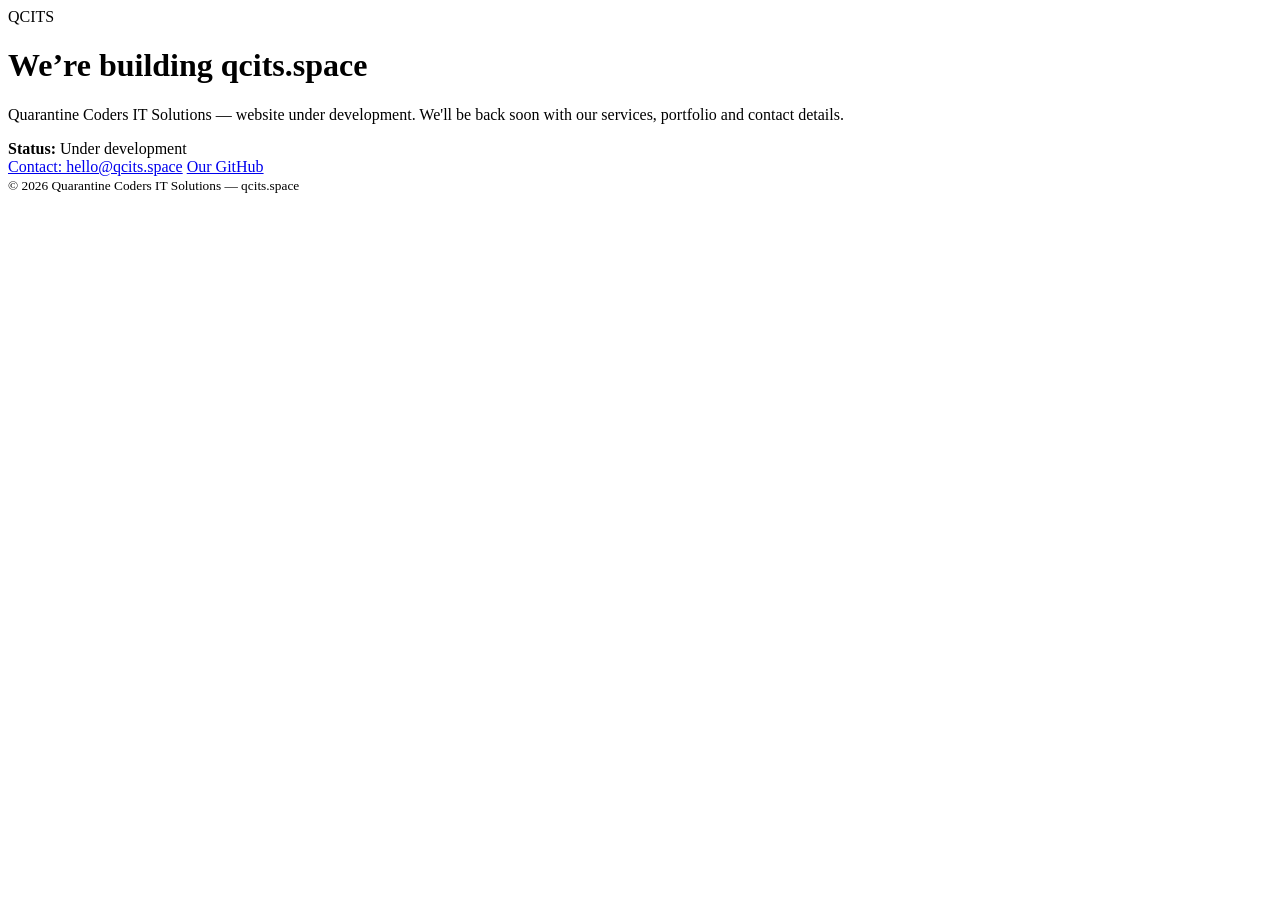
==== index.html @ e6503b79 "Rename INDEX.HTML to index.html" ====
<!doctype html>
<html lang="en">
<head>
  <meta charset="utf-8" />
  <meta name="viewport" content="width=device-width,initial-scale=1" />
  <title>qcits.space — Under Development</title>

  <link rel="icon" href="/favicon.svg" type="image/svg+xml" />
  <link rel="stylesheet" href="/styles.css" />

  <!-- SEO / Social -->
  <meta name="description" content="Quarantine Coders IT Solutions — website coming soon." />
  <meta property="og:title" content="qcits.space — Coming Soon" />
  <meta property="og:description" content="Quarantine Coders IT Solutions — We are building something great. Get in touch: hello@qcits.space" />
  <meta property="og:type" content="website" />
</head>
<body>
  <main class="card">
    <div class="logo">QCITS</div>

    <h1>We’re building qcits.space</h1>
    <p class="lead">Quarantine Coders IT Solutions — website under development. We'll be back soon with our services, portfolio and contact details.</p>

    <div class="status">
      <strong>Status:</strong> Under development
      <span class="dot"></span>
    </div>

    <div class="actions">
      <a class="btn" href="mailto:hello@qcits.space">Contact: hello@qcits.space</a>
      <a class="btn ghost" href="https://github.com/yourusername" target="_blank" rel="noopener">Our GitHub</a>
    </div>

    <footer>
      <small>© <span id="year"></span> Quarantine Coders IT Solutions — qcits.space</small>
    </footer>
  </main>

  <script>
    document.getElementById('year').textContent = new Date().getFullYear();
  </script>
</body>
</html>
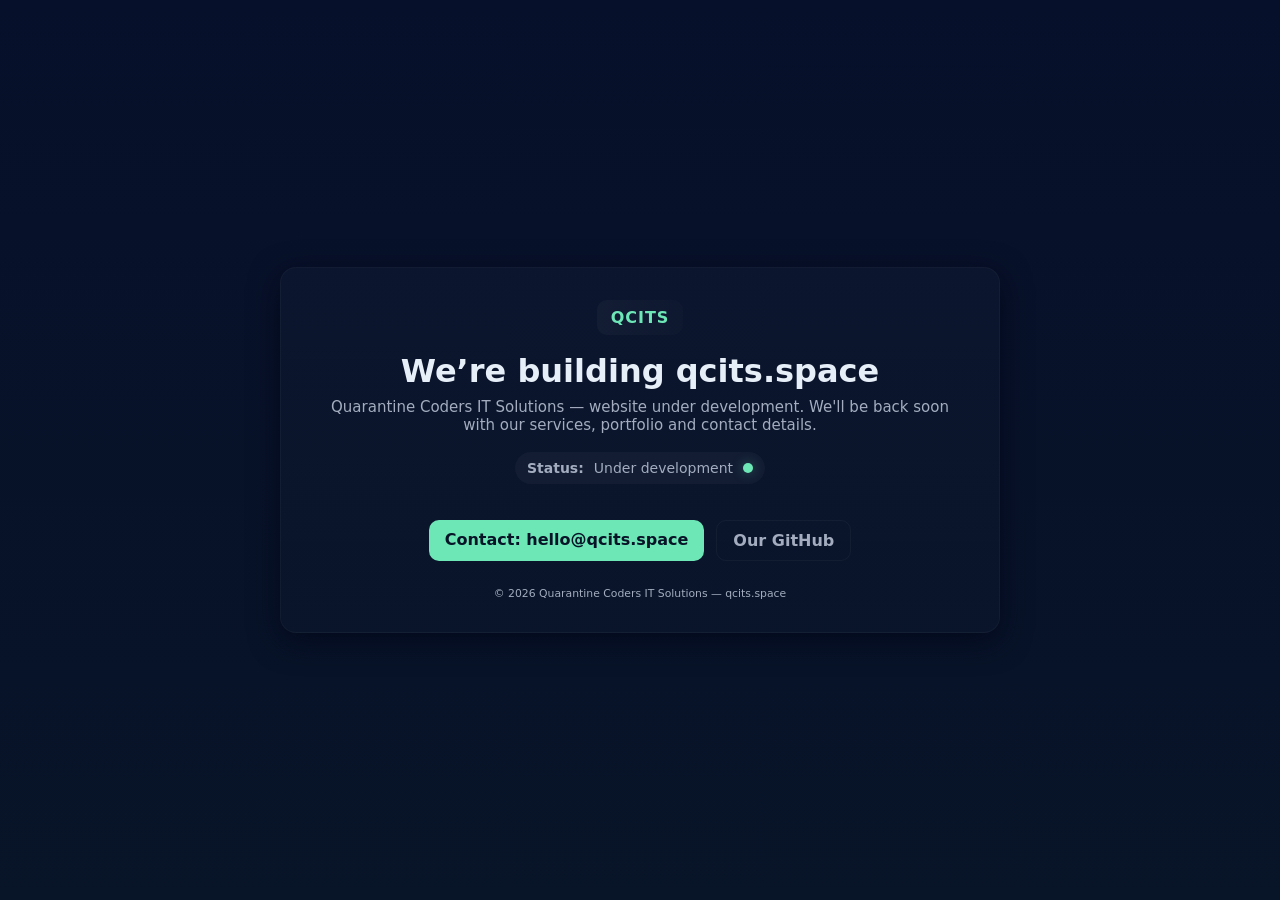
==== commit 892ce5f5: "Update index.html" ====
--- a/index.html
+++ b/index.html
@@ -28,7 +28,7 @@
 
     <div class="actions">
       <a class="btn" href="mailto:hello@qcits.space">Contact: hello@qcits.space</a>
-      <a class="btn ghost" href="https://github.com/yourusername" target="_blank" rel="noopener">Our GitHub</a>
+      <a class="btn ghost" href="https://github.com/QuarantineCoders" target="_blank" rel="noopener">Our GitHub</a>
     </div>
 
     <footer>
--- a/styles.css
+++ b/styles.css
@@ -0,0 +1,110 @@
+:root{
+  --bg:#0f1724;
+  --card:#0b1220;
+  --accent:#6ee7b7;
+  --muted:#a3adbf;
+  --glass: rgba(255,255,255,0.03);
+  --radius:16px;
+  --maxw:720px;
+  --gap:18px;
+  font-family: Inter, ui-sans-serif, system-ui, -apple-system, "Segoe UI", Roboto, "Helvetica Neue", Arial;
+}
+
+*{box-sizing:border-box}
+html,body{height:100%}
+body{
+  margin:0;
+  background:linear-gradient(180deg,#07102a 0%, #081428 100%);
+  color:#e6eef8;
+  display:flex;
+  align-items:center;
+  justify-content:center;
+  padding:24px;
+  -webkit-font-smoothing:antialiased;
+  -moz-osx-font-smoothing:grayscale;
+}
+
+.card{
+  width:100%;
+  max-width:var(--maxw);
+  background:linear-gradient(180deg, rgba(255,255,255,0.02), rgba(255,255,255,0.01));
+  border-radius:var(--radius);
+  padding:32px;
+  box-shadow:0 8px 30px rgba(2,6,23,0.7);
+  text-align:center;
+  border:1px solid rgba(255,255,255,0.03);
+}
+
+.logo{
+  display:inline-block;
+  font-weight:700;
+  color:var(--accent);
+  background:linear-gradient(90deg, rgba(255,255,255,0.03), rgba(255,255,255,0.01));
+  padding:8px 14px;
+  border-radius:10px;
+  margin-bottom:12px;
+  letter-spacing:1px;
+}
+
+h1{
+  margin:8px 0 10px;
+  font-size:clamp(20px,3vw,32px);
+  line-height:1.05;
+}
+
+.lead{
+  color:var(--muted);
+  margin:0 0 18px;
+  font-size:15px;
+}
+
+.status{
+  display:inline-flex;
+  align-items:center;
+  gap:10px;
+  background:var(--glass);
+  padding:8px 12px;
+  border-radius:999px;
+  color:var(--muted);
+  margin-bottom:18px;
+  font-size:14px;
+}
+
+.dot{
+  width:10px;
+  height:10px;
+  background:var(--accent);
+  display:inline-block;
+  border-radius:50%;
+  box-shadow:0 0 12px rgba(110,231,183,0.35);
+}
+
+.actions{
+  display:flex;
+  gap:12px;
+  justify-content:center;
+  margin:18px 0 24px;
+  flex-wrap:wrap;
+}
+
+.btn{
+  display:inline-block;
+  padding:10px 16px;
+  border-radius:10px;
+  text-decoration:none;
+  color:#071428;
+  background:var(--accent);
+  font-weight:600;
+  transition:transform .12s ease;
+}
+
+.btn:hover{ transform: translateY(-3px) }
+
+.btn.ghost{
+  background:transparent;
+  color:var(--muted);
+  border:1px solid rgba(255,255,255,0.04);
+  box-shadow:none;
+}
+
+footer{ color:var(--muted); font-size:13px; margin-top:6px }
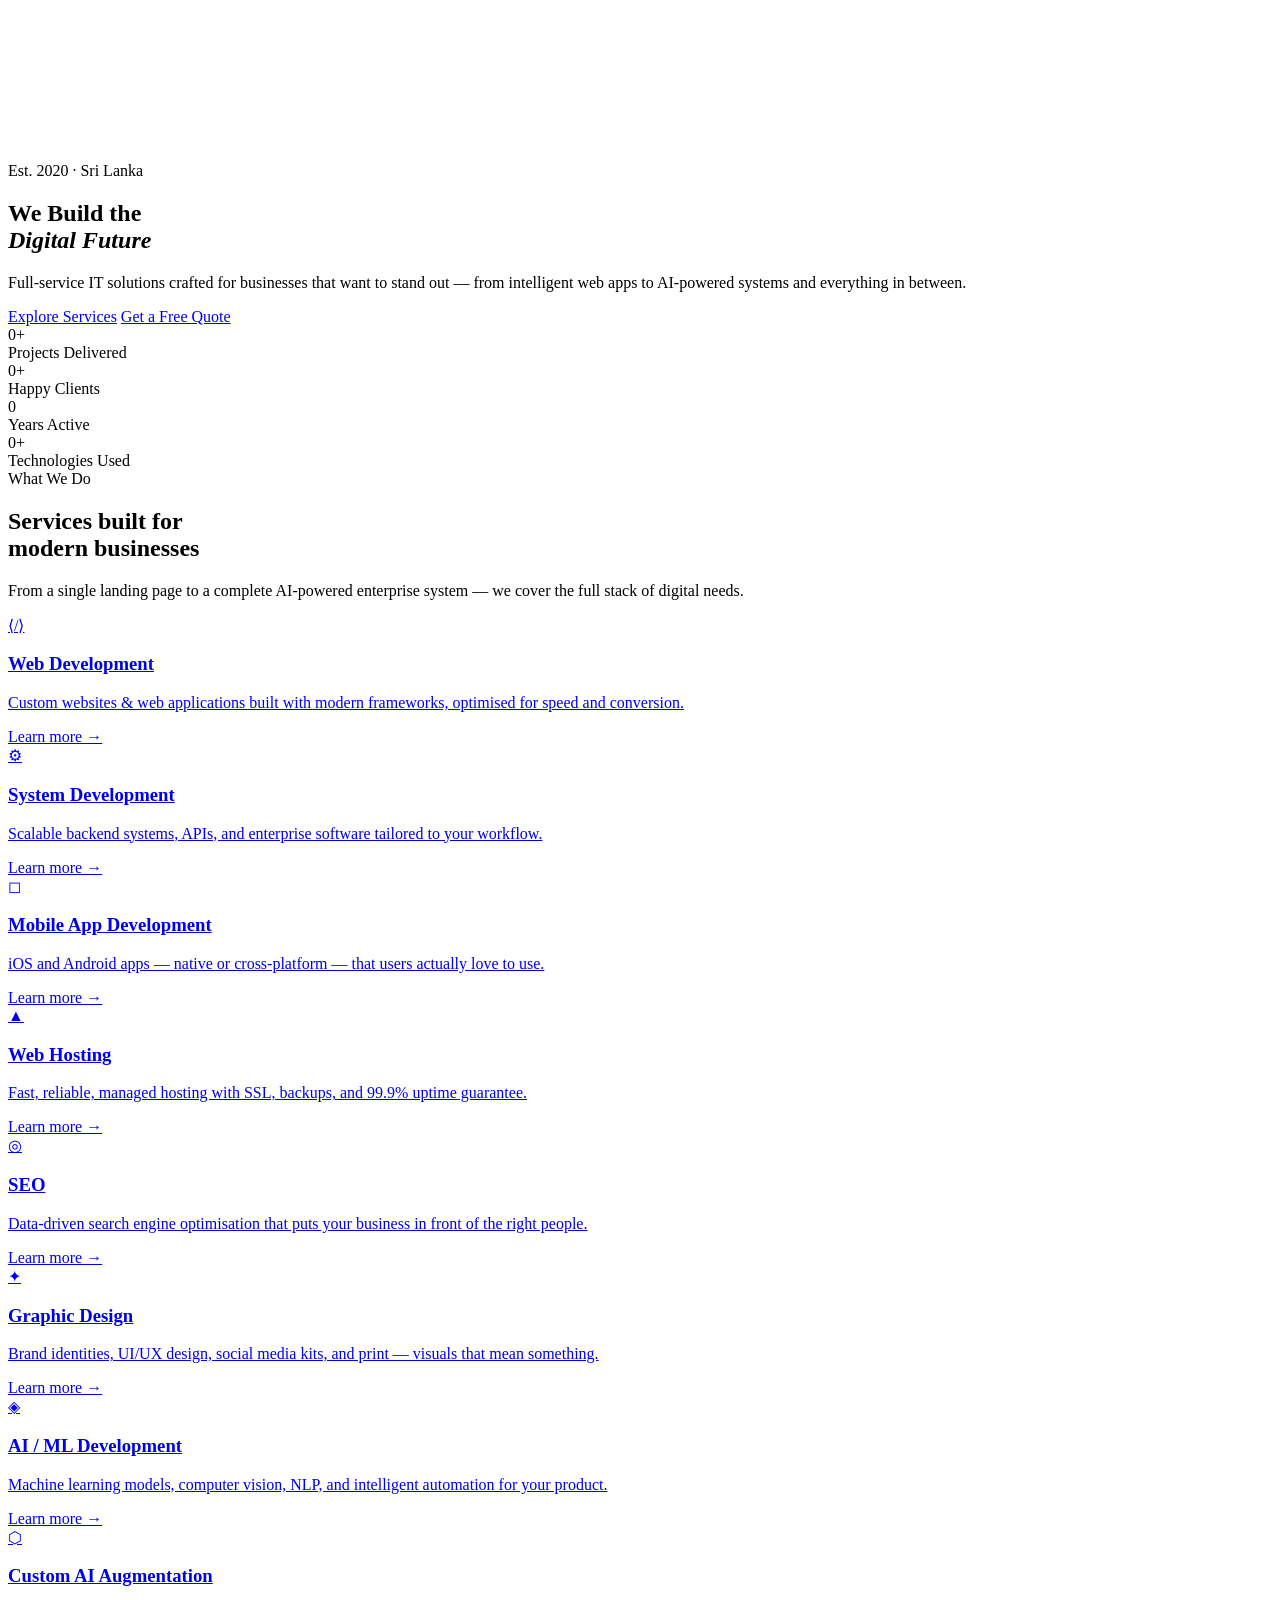
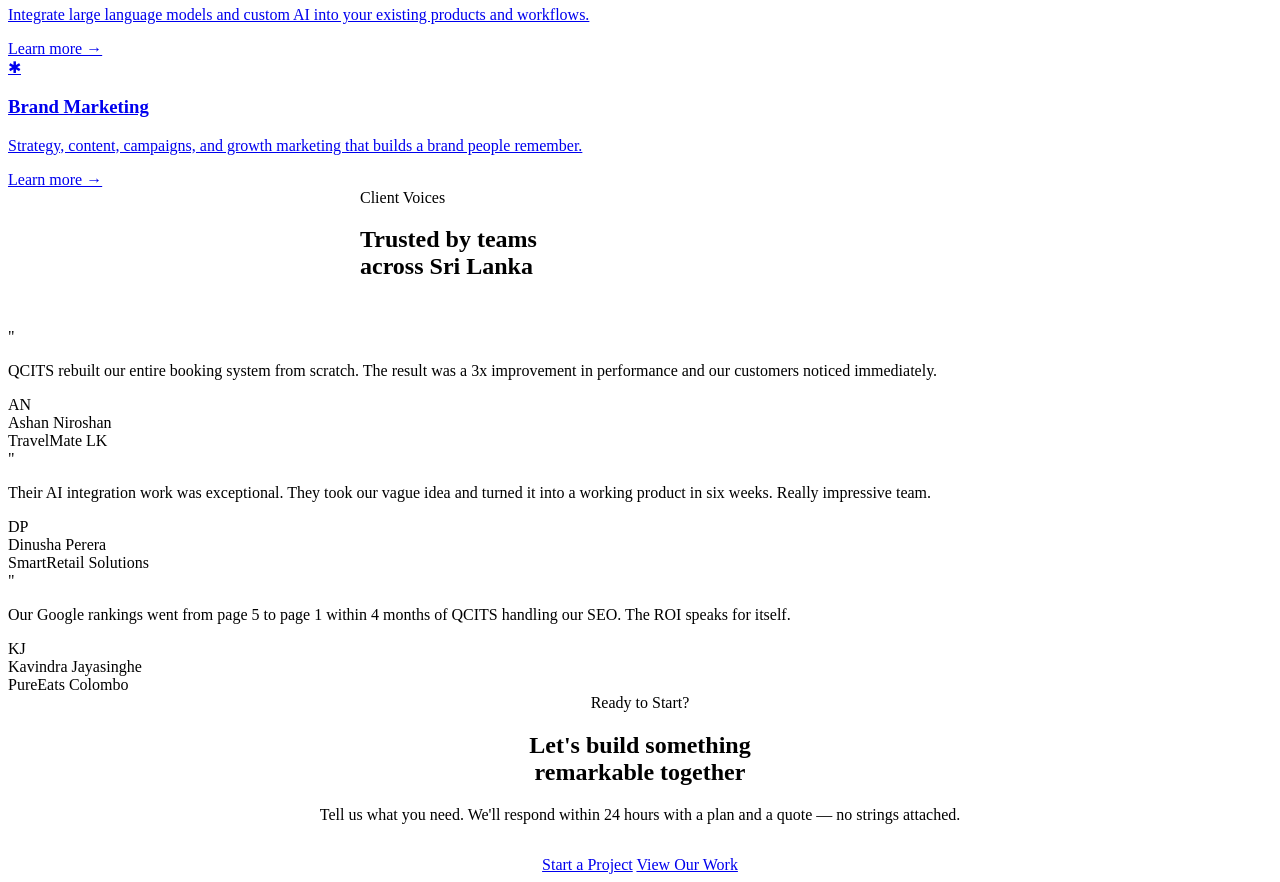
==== commit d042ebc8: "Add files via upload" ====
--- a/index.html
+++ b/index.html
@@ -1,43 +1,198 @@
 <!doctype html>
 <html lang="en">
 <head>
-  <meta charset="utf-8" />
-  <meta name="viewport" content="width=device-width,initial-scale=1" />
-  <title>qcits.space — Under Development</title>
-
-  <link rel="icon" href="/favicon.svg" type="image/svg+xml" />
-  <link rel="stylesheet" href="/styles.css" />
-
-  <!-- SEO / Social -->
-  <meta name="description" content="Quarantine Coders IT Solutions — website coming soon." />
-  <meta property="og:title" content="qcits.space — Coming Soon" />
-  <meta property="og:description" content="Quarantine Coders IT Solutions — We are building something great. Get in touch: hello@qcits.space" />
-  <meta property="og:type" content="website" />
+  <meta charset="utf-8"/>
+  <meta name="viewport" content="width=device-width,initial-scale=1"/>
+  <title>QCITS — Quarantine Coders IT Solutions</title>
+  <meta name="description" content="Quarantine Coders IT Solutions — Web, Mobile, AI/ML, SEO, Hosting & Brand Marketing from Sri Lanka."/>
+  <meta property="og:title" content="QCITS — We Build the Digital Future"/>
+  <meta property="og:description" content="Full-service IT solutions: web development, mobile apps, AI/ML, SEO, hosting, graphic design, brand marketing."/>
+  <meta property="og:type" content="website"/>
+  <link rel="stylesheet" href="css/style.css"/>
+  <link rel="preconnect" href="https://fonts.googleapis.com"/>
+  <link rel="preconnect" href="https://fonts.gstatic.com" crossorigin/>
 </head>
 <body>
-  <main class="card">
-    <div class="logo">QCITS</div>
 
-    <h1>We’re building qcits.space</h1>
-    <p class="lead">Quarantine Coders IT Solutions — website under development. We'll be back soon with our services, portfolio and contact details.</p>
+<nav id="main-nav"></nav>
+<div class="mobile-menu" id="mobile-menu"></div>
 
-    <div class="status">
-      <strong>Status:</strong> Under development
-      <span class="dot"></span>
+<!-- HERO -->
+<section class="hero">
+  <canvas id="hero-canvas"></canvas>
+  <div class="hero-content">
+    <div class="hero-eyebrow">Est. 2020 · Sri Lanka</div>
+    <h1>We Build the<br><em>Digital Future</em></h1>
+    <div class="hero-typewriter" id="typewriter"></div>
+    <p class="hero-sub">Full-service IT solutions crafted for businesses that want to stand out — from intelligent web apps to AI-powered systems and everything in between.</p>
+    <div class="hero-actions">
+      <a class="btn btn-primary" href="services.html">Explore Services</a>
+      <a class="btn btn-outline" href="contact.html">Get a Free Quote</a>
     </div>
+  </div>
+</section>
 
-    <div class="actions">
-      <a class="btn" href="mailto:hello@qcits.space">Contact: hello@qcits.space</a>
-      <a class="btn ghost" href="https://github.com/QuarantineCoders" target="_blank" rel="noopener">Our GitHub</a>
+<!-- STATS -->
+<div class="stats-bar">
+  <div class="stats-grid">
+    <div>
+      <div class="stat-num" data-count="60" data-suffix="+">0+</div>
+      <div class="stat-label">Projects Delivered</div>
     </div>
+    <div>
+      <div class="stat-num" data-count="40" data-suffix="+">0+</div>
+      <div class="stat-label">Happy Clients</div>
+    </div>
+    <div>
+      <div class="stat-num" data-count="5" data-suffix="+ yrs">0</div>
+      <div class="stat-label">Years Active</div>
+    </div>
+    <div>
+      <div class="stat-num" data-count="20" data-suffix="+">0+</div>
+      <div class="stat-label">Technologies Used</div>
+    </div>
+  </div>
+</div>
 
-    <footer>
-      <small>© <span id="year"></span> Quarantine Coders IT Solutions — qcits.space</small>
-    </footer>
-  </main>
+<!-- SERVICES -->
+<section>
+  <div class="section-inner">
+    <div class="reveal">
+      <div class="section-eyebrow">What We Do</div>
+      <h2 class="section-title">Services built for<br><span>modern businesses</span></h2>
+      <p class="section-sub">From a single landing page to a complete AI-powered enterprise system — we cover the full stack of digital needs.</p>
+    </div>
+    <div class="services-grid">
+      <a class="service-card reveal" href="services/web-development.html">
+        <div class="service-icon">⟨/⟩</div>
+        <h3>Web Development</h3>
+        <p>Custom websites & web applications built with modern frameworks, optimised for speed and conversion.</p>
+        <div class="service-arrow">Learn more →</div>
+      </a>
+      <a class="service-card reveal" href="services/system-development.html">
+        <div class="service-icon">⚙</div>
+        <h3>System Development</h3>
+        <p>Scalable backend systems, APIs, and enterprise software tailored to your workflow.</p>
+        <div class="service-arrow">Learn more →</div>
+      </a>
+      <a class="service-card reveal" href="services/mobile-apps.html">
+        <div class="service-icon">◻</div>
+        <h3>Mobile App Development</h3>
+        <p>iOS and Android apps — native or cross-platform — that users actually love to use.</p>
+        <div class="service-arrow">Learn more →</div>
+      </a>
+      <a class="service-card reveal" href="services/hosting.html">
+        <div class="service-icon">▲</div>
+        <h3>Web Hosting</h3>
+        <p>Fast, reliable, managed hosting with SSL, backups, and 99.9% uptime guarantee.</p>
+        <div class="service-arrow">Learn more →</div>
+      </a>
+      <a class="service-card reveal" href="services/seo.html">
+        <div class="service-icon">◎</div>
+        <h3>SEO</h3>
+        <p>Data-driven search engine optimisation that puts your business in front of the right people.</p>
+        <div class="service-arrow">Learn more →</div>
+      </a>
+      <a class="service-card reveal" href="services/graphic-design.html">
+        <div class="service-icon">✦</div>
+        <h3>Graphic Design</h3>
+        <p>Brand identities, UI/UX design, social media kits, and print — visuals that mean something.</p>
+        <div class="service-arrow">Learn more →</div>
+      </a>
+      <a class="service-card reveal" href="services/ai-ml.html">
+        <div class="service-icon">◈</div>
+        <h3>AI / ML Development</h3>
+        <p>Machine learning models, computer vision, NLP, and intelligent automation for your product.</p>
+        <div class="service-arrow">Learn more →</div>
+      </a>
+      <a class="service-card reveal" href="services/ai-augmentation.html">
+        <div class="service-icon">⬡</div>
+        <h3>Custom AI Augmentation</h3>
+        <p>Integrate large language models and custom AI into your existing products and workflows.</p>
+        <div class="service-arrow">Learn more →</div>
+      </a>
+      <a class="service-card reveal" href="services/brand-marketing.html">
+        <div class="service-icon">✱</div>
+        <h3>Brand Marketing</h3>
+        <p>Strategy, content, campaigns, and growth marketing that builds a brand people remember.</p>
+        <div class="service-arrow">Learn more →</div>
+      </a>
+    </div>
+  </div>
+</section>
 
-  <script>
-    document.getElementById('year').textContent = new Date().getFullYear();
-  </script>
+<!-- TESTIMONIALS -->
+<section style="background: var(--bg-surface); border-top:1px solid var(--border); border-bottom:1px solid var(--border);">
+  <div class="section-inner">
+    <div class="reveal text-center" style="max-width:560px; margin: 0 auto 3rem;">
+      <div class="section-eyebrow">Client Voices</div>
+      <h2 class="section-title">Trusted by teams<br><span>across Sri Lanka</span></h2>
+    </div>
+    <div class="testimonials-grid">
+      <div class="testimonial-card reveal">
+        <div class="quote-icon">"</div>
+        <p>QCITS rebuilt our entire booking system from scratch. The result was a 3x improvement in performance and our customers noticed immediately.</p>
+        <div class="testimonial-author">
+          <div class="author-avatar">AN</div>
+          <div>
+            <div class="author-name">Ashan Niroshan</div>
+            <div class="author-company">TravelMate LK</div>
+          </div>
+        </div>
+      </div>
+      <div class="testimonial-card reveal">
+        <div class="quote-icon">"</div>
+        <p>Their AI integration work was exceptional. They took our vague idea and turned it into a working product in six weeks. Really impressive team.</p>
+        <div class="testimonial-author">
+          <div class="author-avatar">DP</div>
+          <div>
+            <div class="author-name">Dinusha Perera</div>
+            <div class="author-company">SmartRetail Solutions</div>
+          </div>
+        </div>
+      </div>
+      <div class="testimonial-card reveal">
+        <div class="quote-icon">"</div>
+        <p>Our Google rankings went from page 5 to page 1 within 4 months of QCITS handling our SEO. The ROI speaks for itself.</p>
+        <div class="testimonial-author">
+          <div class="author-avatar">KJ</div>
+          <div>
+            <div class="author-name">Kavindra Jayasinghe</div>
+            <div class="author-company">PureEats Colombo</div>
+          </div>
+        </div>
+      </div>
+    </div>
+  </div>
+</section>
+
+<!-- CTA BANNER -->
+<section style="text-align:center;">
+  <div class="section-inner reveal">
+    <div class="section-eyebrow">Ready to Start?</div>
+    <h2 class="section-title">Let's build something<br><span>remarkable together</span></h2>
+    <p class="section-sub" style="margin: 0 auto 2rem;">Tell us what you need. We'll respond within 24 hours with a plan and a quote — no strings attached.</p>
+    <div class="hero-actions">
+      <a class="btn btn-primary" href="contact.html">Start a Project</a>
+      <a class="btn btn-outline" href="portfolio.html">View Our Work</a>
+    </div>
+  </div>
+</section>
+
+<footer id="main-footer"></footer>
+
+<script src="js/main.js"></script>
+<script>
+  initNav('index.html');
+  initFooter();
+  initParticles('hero-canvas');
+  initTypewriter('typewriter', [
+    'Web Development_',
+    'Mobile Applications_',
+    'AI & ML Solutions_',
+    'Brand Marketing_',
+    'Custom AI Augmentation_'
+  ]);
+</script>
 </body>
 </html>
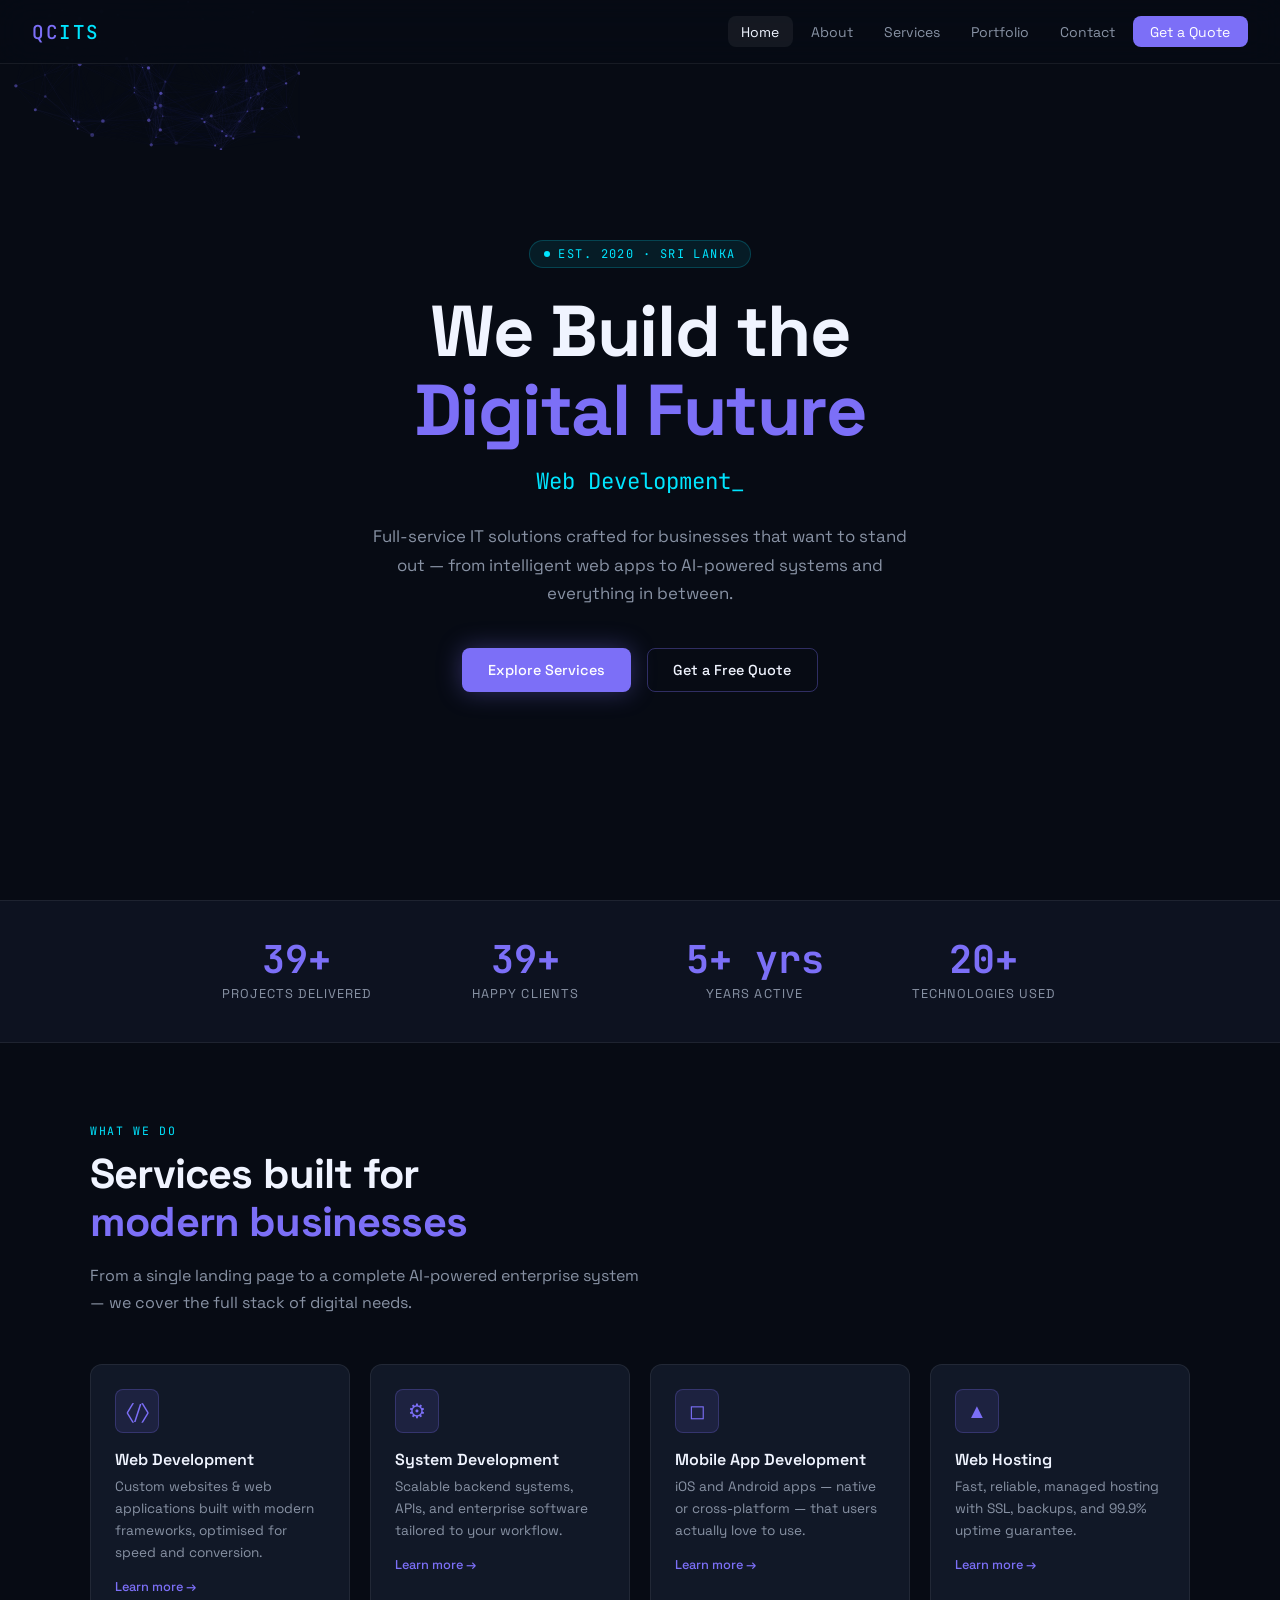
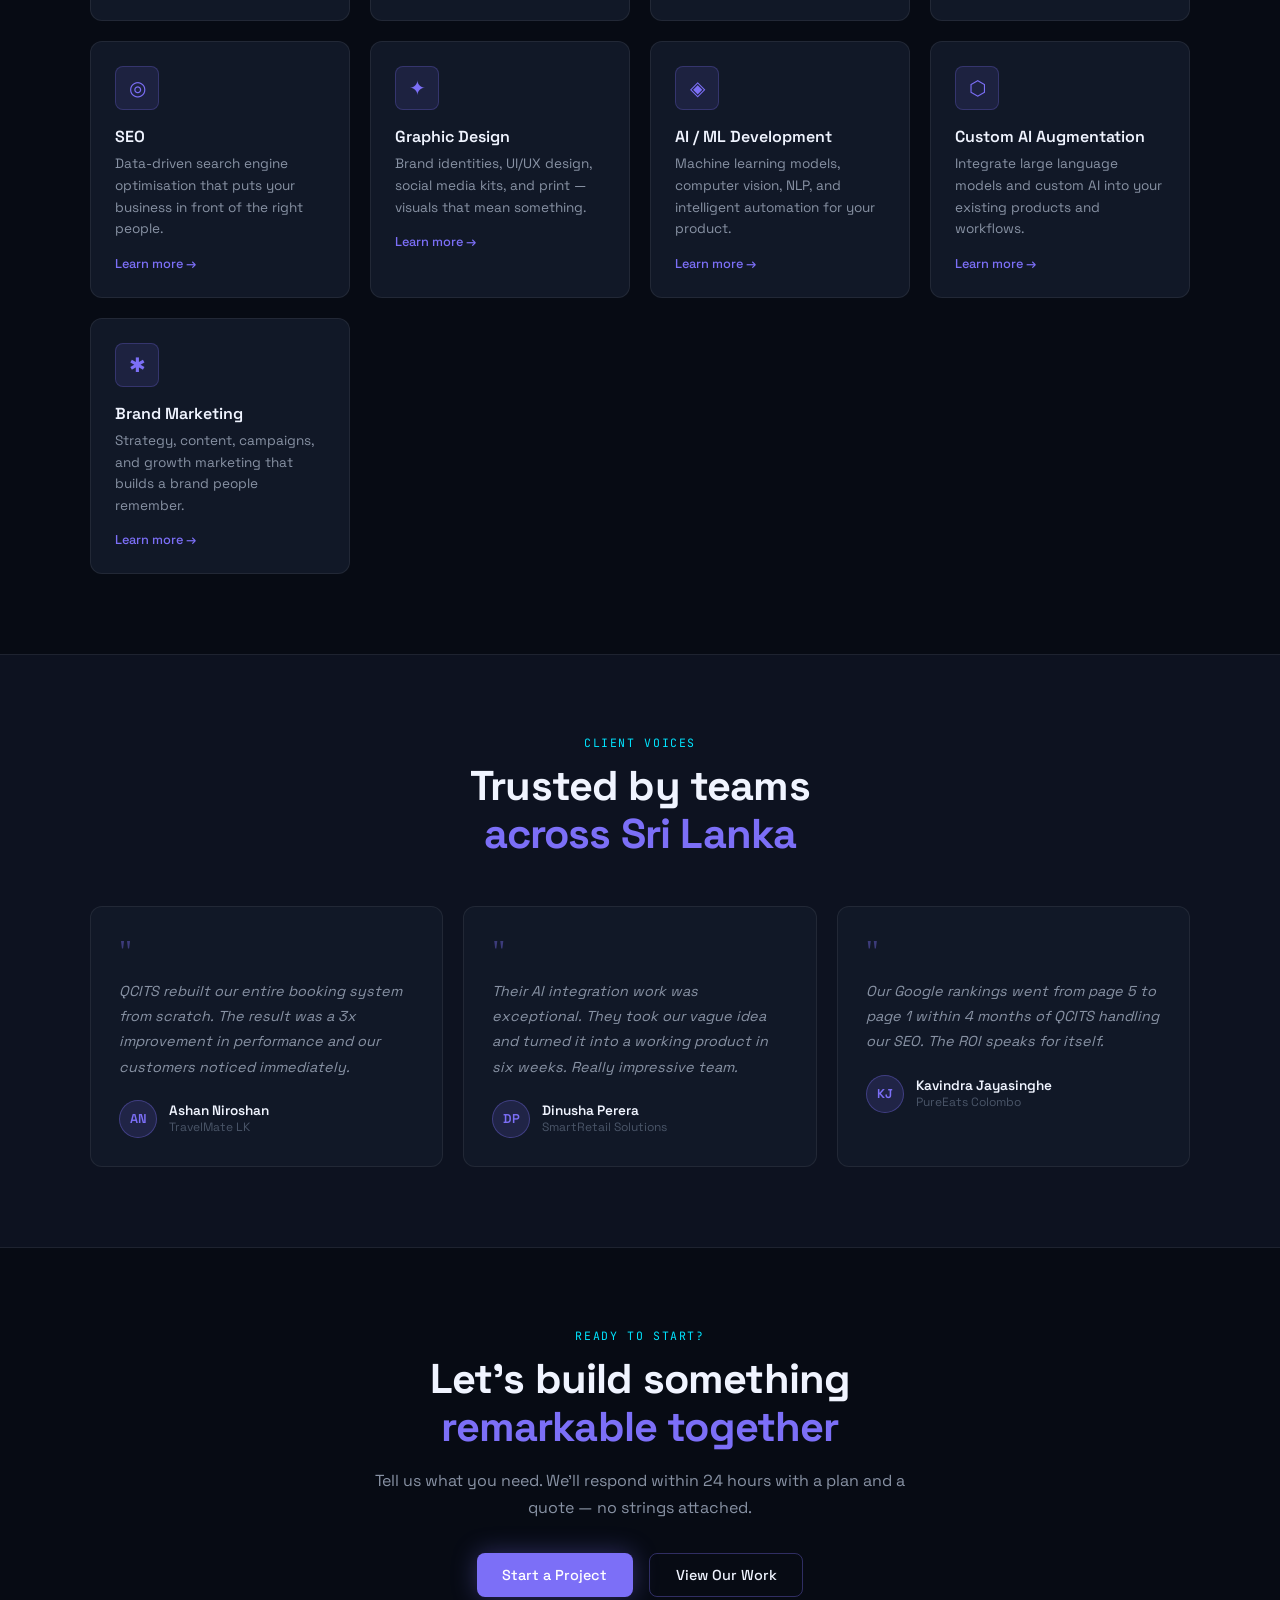
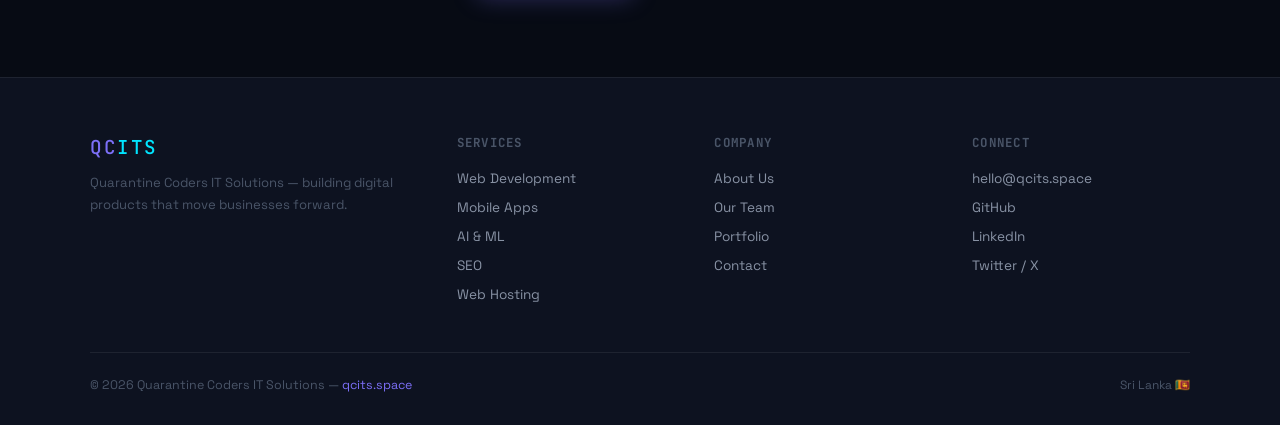
==== commit c1f84a39: "Update index.html" ====
--- a/index.html
+++ b/index.html
@@ -13,7 +13,7 @@
   <link rel="preconnect" href="https://fonts.gstatic.com" crossorigin/>
 </head>
 <body>
-
+ 
 <nav id="main-nav"></nav>
 <div class="mobile-menu" id="mobile-menu"></div>
 
--- a/css/style.css
+++ b/css/style.css
@@ -0,0 +1,739 @@
+@import url('https://fonts.googleapis.com/css2?family=Space+Grotesk:wght@300;400;500;600;700&family=JetBrains+Mono:wght@400;500&display=swap');
+
+:root {
+  --bg-deep: #070b14;
+  --bg-surface: #0d1220;
+  --bg-card: #111827;
+  --bg-card-hover: #161f30;
+  --accent-purple: #7c6ff7;
+  --accent-cyan: #00e5ff;
+  --accent-glow: rgba(124,111,247,0.18);
+  --accent-cyan-glow: rgba(0,229,255,0.12);
+  --text-primary: #f0f4ff;
+  --text-secondary: #8892a4;
+  --text-muted: #4a5568;
+  --border: rgba(255,255,255,0.07);
+  --border-accent: rgba(124,111,247,0.35);
+  --font-display: 'Space Grotesk', sans-serif;
+  --font-mono: 'JetBrains Mono', monospace;
+  --radius: 12px;
+  --radius-sm: 8px;
+}
+
+*, *::before, *::after { box-sizing: border-box; margin: 0; padding: 0; }
+
+html { scroll-behavior: smooth; }
+
+body {
+  font-family: var(--font-display);
+  background: var(--bg-deep);
+  color: var(--text-primary);
+  min-height: 100vh;
+  overflow-x: hidden;
+}
+
+/* ─── SCROLLBAR ─── */
+::-webkit-scrollbar { width: 5px; }
+::-webkit-scrollbar-track { background: var(--bg-deep); }
+::-webkit-scrollbar-thumb { background: var(--accent-purple); border-radius: 99px; }
+
+/* ─── NAV ─── */
+nav {
+  position: fixed; top: 0; left: 0; right: 0; z-index: 100;
+  background: rgba(7,11,20,0.85);
+  backdrop-filter: blur(16px);
+  border-bottom: 1px solid var(--border);
+  padding: 0 2rem;
+  height: 64px;
+  display: flex; align-items: center; justify-content: space-between;
+}
+.nav-logo {
+  font-family: var(--font-mono);
+  font-size: 1.2rem;
+  font-weight: 500;
+  color: var(--accent-purple);
+  letter-spacing: 0.08em;
+  text-decoration: none;
+}
+.nav-logo span { color: var(--accent-cyan); }
+.nav-links { display: flex; gap: 0.25rem; align-items: center; }
+.nav-links a {
+  color: var(--text-secondary);
+  text-decoration: none;
+  font-size: 0.875rem;
+  padding: 0.4rem 0.85rem;
+  border-radius: var(--radius-sm);
+  transition: color 0.2s, background 0.2s;
+}
+.nav-links a:hover, .nav-links a.active {
+  color: var(--text-primary);
+  background: rgba(255,255,255,0.06);
+}
+.nav-cta {
+  background: var(--accent-purple) !important;
+  color: #fff !important;
+  padding: 0.4rem 1.1rem !important;
+  border-radius: var(--radius-sm) !important;
+}
+.nav-cta:hover { opacity: 0.88; }
+.hamburger {
+  display: none;
+  flex-direction: column;
+  gap: 5px;
+  cursor: pointer;
+  background: none;
+  border: none;
+  padding: 4px;
+}
+.hamburger span {
+  display: block; width: 22px; height: 2px;
+  background: var(--text-secondary);
+  border-radius: 2px;
+  transition: 0.3s;
+}
+.mobile-menu {
+  display: none;
+  position: fixed; top: 64px; left: 0; right: 0; z-index: 99;
+  background: var(--bg-surface);
+  border-bottom: 1px solid var(--border);
+  padding: 1rem 1.5rem;
+  flex-direction: column; gap: 0.5rem;
+}
+.mobile-menu.open { display: flex; }
+.mobile-menu a {
+  color: var(--text-secondary);
+  text-decoration: none;
+  font-size: 0.9rem;
+  padding: 0.5rem 0;
+  border-bottom: 1px solid var(--border);
+}
+
+/* ─── HERO ─── */
+.hero {
+  min-height: 100vh;
+  display: flex; align-items: center; justify-content: center;
+  position: relative;
+  overflow: hidden;
+  padding: 6rem 2rem 4rem;
+  text-align: center;
+}
+#hero-canvas {
+  position: absolute; inset: 0; z-index: 0;
+  pointer-events: none;
+}
+.hero-content { position: relative; z-index: 1; max-width: 820px; }
+.hero-eyebrow {
+  display: inline-flex; align-items: center; gap: 0.5rem;
+  font-family: var(--font-mono);
+  font-size: 0.75rem;
+  color: var(--accent-cyan);
+  letter-spacing: 0.12em;
+  text-transform: uppercase;
+  background: rgba(0,229,255,0.08);
+  border: 1px solid rgba(0,229,255,0.2);
+  padding: 0.3rem 0.9rem;
+  border-radius: 99px;
+  margin-bottom: 1.5rem;
+}
+.hero-eyebrow::before {
+  content: '';
+  width: 6px; height: 6px;
+  background: var(--accent-cyan);
+  border-radius: 50%;
+  animation: blink 1.4s infinite;
+}
+@keyframes blink { 0%,100%{opacity:1} 50%{opacity:0.2} }
+.hero h1 {
+  font-size: clamp(2.4rem, 6vw, 4.5rem);
+  font-weight: 700;
+  line-height: 1.1;
+  letter-spacing: -0.02em;
+  margin-bottom: 1rem;
+}
+.hero h1 em {
+  font-style: normal;
+  color: var(--accent-purple);
+}
+.hero-typewriter {
+  font-family: var(--font-mono);
+  font-size: clamp(1rem, 2.5vw, 1.4rem);
+  color: var(--accent-cyan);
+  min-height: 2rem;
+  margin-bottom: 1.5rem;
+}
+.hero-sub {
+  font-size: 1.05rem;
+  color: var(--text-secondary);
+  max-width: 560px;
+  margin: 0 auto 2.5rem;
+  line-height: 1.7;
+}
+.hero-actions { display: flex; gap: 1rem; justify-content: center; flex-wrap: wrap; }
+.btn {
+  display: inline-flex; align-items: center; gap: 0.5rem;
+  padding: 0.75rem 1.6rem;
+  border-radius: var(--radius-sm);
+  font-family: var(--font-display);
+  font-size: 0.9rem;
+  font-weight: 500;
+  text-decoration: none;
+  cursor: pointer;
+  border: none;
+  transition: all 0.2s;
+}
+.btn-primary {
+  background: var(--accent-purple);
+  color: #fff;
+  box-shadow: 0 0 24px rgba(124,111,247,0.35);
+}
+.btn-primary:hover { opacity: 0.88; box-shadow: 0 0 36px rgba(124,111,247,0.5); transform: translateY(-1px); }
+.btn-outline {
+  background: transparent;
+  color: var(--text-primary);
+  border: 1px solid var(--border-accent);
+}
+.btn-outline:hover { background: var(--accent-glow); border-color: var(--accent-purple); }
+
+/* ─── STATS BAR ─── */
+.stats-bar {
+  background: var(--bg-surface);
+  border-top: 1px solid var(--border);
+  border-bottom: 1px solid var(--border);
+  padding: 2.5rem 2rem;
+}
+.stats-grid {
+  max-width: 900px;
+  margin: 0 auto;
+  display: grid;
+  grid-template-columns: repeat(auto-fit, minmax(160px, 1fr));
+  gap: 1rem;
+  text-align: center;
+}
+.stat-num {
+  font-size: 2.4rem;
+  font-weight: 700;
+  font-family: var(--font-mono);
+  color: var(--accent-purple);
+  line-height: 1;
+}
+.stat-label {
+  font-size: 0.8rem;
+  color: var(--text-secondary);
+  margin-top: 0.35rem;
+  text-transform: uppercase;
+  letter-spacing: 0.08em;
+}
+
+/* ─── SECTIONS ─── */
+section { padding: 5rem 2rem; }
+.section-inner { max-width: 1100px; margin: 0 auto; }
+.section-eyebrow {
+  font-family: var(--font-mono);
+  font-size: 0.72rem;
+  color: var(--accent-cyan);
+  letter-spacing: 0.14em;
+  text-transform: uppercase;
+  margin-bottom: 0.75rem;
+}
+.section-title {
+  font-size: clamp(1.8rem, 3.5vw, 2.6rem);
+  font-weight: 700;
+  letter-spacing: -0.02em;
+  margin-bottom: 1rem;
+  line-height: 1.15;
+}
+.section-title span { color: var(--accent-purple); }
+.section-sub {
+  color: var(--text-secondary);
+  font-size: 1rem;
+  max-width: 560px;
+  line-height: 1.7;
+  margin-bottom: 3rem;
+}
+
+/* ─── SERVICES GRID ─── */
+.services-grid {
+  display: grid;
+  grid-template-columns: repeat(auto-fit, minmax(240px, 1fr));
+  gap: 1.25rem;
+}
+.service-card {
+  background: var(--bg-card);
+  border: 1px solid var(--border);
+  border-radius: var(--radius);
+  padding: 1.5rem;
+  text-decoration: none;
+  color: inherit;
+  transition: all 0.25s;
+  display: block;
+  position: relative;
+  overflow: hidden;
+}
+.service-card::before {
+  content: '';
+  position: absolute; inset: 0;
+  background: var(--accent-glow);
+  opacity: 0;
+  transition: opacity 0.25s;
+}
+.service-card:hover {
+  border-color: var(--border-accent);
+  transform: translateY(-3px);
+}
+.service-card:hover::before { opacity: 1; }
+.service-icon {
+  width: 44px; height: 44px;
+  background: rgba(124,111,247,0.12);
+  border: 1px solid rgba(124,111,247,0.25);
+  border-radius: var(--radius-sm);
+  display: flex; align-items: center; justify-content: center;
+  font-size: 1.25rem;
+  margin-bottom: 1rem;
+  color: var(--accent-purple);
+}
+.service-card h3 {
+  font-size: 1rem;
+  font-weight: 600;
+  margin-bottom: 0.4rem;
+}
+.service-card p {
+  font-size: 0.85rem;
+  color: var(--text-secondary);
+  line-height: 1.6;
+}
+.service-arrow {
+  display: inline-flex; align-items: center; gap: 0.3rem;
+  font-size: 0.8rem;
+  color: var(--accent-purple);
+  margin-top: 0.9rem;
+  font-weight: 500;
+}
+
+/* ─── ABOUT / TEAM ─── */
+.about-grid {
+  display: grid;
+  grid-template-columns: 1fr 1fr;
+  gap: 4rem;
+  align-items: center;
+}
+.about-text h2 { font-size: clamp(1.8rem,3vw,2.4rem); font-weight: 700; letter-spacing:-0.02em; margin-bottom: 1rem; }
+.about-text h2 span { color: var(--accent-purple); }
+.about-text p { color: var(--text-secondary); line-height: 1.8; margin-bottom: 1rem; font-size: 0.95rem; }
+.about-badge-row { display: flex; flex-wrap: wrap; gap: 0.5rem; margin-top: 1.5rem; }
+.badge {
+  font-family: var(--font-mono);
+  font-size: 0.72rem;
+  padding: 0.3rem 0.8rem;
+  border-radius: 99px;
+  background: rgba(124,111,247,0.1);
+  border: 1px solid rgba(124,111,247,0.25);
+  color: var(--accent-purple);
+  letter-spacing: 0.05em;
+}
+.about-visual {
+  background: var(--bg-card);
+  border: 1px solid var(--border);
+  border-radius: var(--radius);
+  padding: 2rem;
+  position: relative;
+}
+.about-visual .corner-accent {
+  position: absolute;
+  top: 0; right: 0;
+  width: 60px; height: 60px;
+  border-top: 2px solid var(--accent-purple);
+  border-right: 2px solid var(--accent-purple);
+  border-radius: 0 var(--radius) 0 0;
+}
+.mission-item { display: flex; gap: 1rem; align-items: flex-start; margin-bottom: 1.25rem; }
+.mission-dot {
+  width: 8px; height: 8px;
+  min-width: 8px;
+  background: var(--accent-purple);
+  border-radius: 50%;
+  margin-top: 6px;
+  box-shadow: 0 0 8px var(--accent-purple);
+}
+.mission-item h4 { font-size: 0.9rem; font-weight: 600; margin-bottom: 0.2rem; }
+.mission-item p { font-size: 0.82rem; color: var(--text-secondary); line-height: 1.6; }
+
+/* ─── TEAM CARDS ─── */
+.team-grid {
+  display: grid;
+  grid-template-columns: repeat(auto-fit, minmax(280px, 1fr));
+  gap: 1.5rem;
+}
+.team-card {
+  background: var(--bg-card);
+  border: 1px solid var(--border);
+  border-radius: var(--radius);
+  padding: 2rem 1.5rem;
+  text-align: center;
+  transition: all 0.25s;
+  position: relative;
+  overflow: hidden;
+}
+.team-card::after {
+  content: '';
+  position: absolute;
+  bottom: 0; left: 0; right: 0;
+  height: 3px;
+  background: linear-gradient(90deg, var(--accent-purple), var(--accent-cyan));
+  transform: scaleX(0);
+  transition: transform 0.3s;
+}
+.team-card:hover { border-color: var(--border-accent); transform: translateY(-3px); }
+.team-card:hover::after { transform: scaleX(1); }
+.team-avatar {
+  width: 80px; height: 80px;
+  border-radius: 50%;
+  background: rgba(124,111,247,0.15);
+  border: 2px solid var(--border-accent);
+  display: flex; align-items: center; justify-content: center;
+  font-size: 1.6rem;
+  font-weight: 700;
+  color: var(--accent-purple);
+  margin: 0 auto 1.25rem;
+  font-family: var(--font-mono);
+}
+.team-card h3 { font-size: 1.05rem; font-weight: 600; margin-bottom: 0.25rem; }
+.team-role {
+  font-family: var(--font-mono);
+  font-size: 0.75rem;
+  color: var(--accent-cyan);
+  margin-bottom: 0.9rem;
+  letter-spacing: 0.06em;
+}
+.team-bio { font-size: 0.85rem; color: var(--text-secondary); line-height: 1.65; }
+.team-socials { display: flex; justify-content: center; gap: 0.6rem; margin-top: 1.1rem; }
+.team-socials a {
+  width: 32px; height: 32px;
+  border-radius: 50%;
+  border: 1px solid var(--border);
+  display: flex; align-items: center; justify-content: center;
+  color: var(--text-secondary);
+  font-size: 0.8rem;
+  text-decoration: none;
+  transition: all 0.2s;
+}
+.team-socials a:hover { border-color: var(--accent-purple); color: var(--accent-purple); }
+
+/* ─── PORTFOLIO ─── */
+.filter-bar { display: flex; gap: 0.5rem; flex-wrap: wrap; margin-bottom: 2.5rem; }
+.filter-btn {
+  font-family: var(--font-display);
+  font-size: 0.8rem;
+  padding: 0.4rem 1rem;
+  border-radius: 99px;
+  border: 1px solid var(--border);
+  background: transparent;
+  color: var(--text-secondary);
+  cursor: pointer;
+  transition: all 0.2s;
+}
+.filter-btn.active, .filter-btn:hover {
+  border-color: var(--accent-purple);
+  color: var(--accent-purple);
+  background: rgba(124,111,247,0.08);
+}
+.portfolio-grid {
+  display: grid;
+  grid-template-columns: repeat(auto-fit, minmax(300px, 1fr));
+  gap: 1.25rem;
+}
+.portfolio-card {
+  background: var(--bg-card);
+  border: 1px solid var(--border);
+  border-radius: var(--radius);
+  overflow: hidden;
+  transition: all 0.25s;
+}
+.portfolio-card:hover { border-color: var(--border-accent); transform: translateY(-3px); }
+.portfolio-thumb {
+  height: 180px;
+  background: linear-gradient(135deg, rgba(124,111,247,0.15), rgba(0,229,255,0.1));
+  display: flex; align-items: center; justify-content: center;
+  font-size: 2.5rem;
+  border-bottom: 1px solid var(--border);
+}
+.portfolio-info { padding: 1.25rem; }
+.portfolio-info h3 { font-size: 0.95rem; font-weight: 600; margin-bottom: 0.35rem; }
+.portfolio-info p { font-size: 0.82rem; color: var(--text-secondary); margin-bottom: 0.9rem; line-height: 1.6; }
+.tech-tags { display: flex; flex-wrap: wrap; gap: 0.35rem; }
+.tech-tag {
+  font-family: var(--font-mono);
+  font-size: 0.65rem;
+  padding: 0.2rem 0.6rem;
+  background: rgba(0,229,255,0.07);
+  border: 1px solid rgba(0,229,255,0.15);
+  color: var(--accent-cyan);
+  border-radius: 99px;
+}
+
+/* ─── TESTIMONIALS ─── */
+.testimonials-grid {
+  display: grid;
+  grid-template-columns: repeat(auto-fit, minmax(280px, 1fr));
+  gap: 1.25rem;
+}
+.testimonial-card {
+  background: var(--bg-card);
+  border: 1px solid var(--border);
+  border-radius: var(--radius);
+  padding: 1.75rem;
+}
+.testimonial-card .quote-icon {
+  font-size: 2rem;
+  color: var(--accent-purple);
+  opacity: 0.4;
+  font-family: Georgia, serif;
+  line-height: 1;
+  margin-bottom: 0.75rem;
+}
+.testimonial-card p {
+  font-size: 0.9rem;
+  color: var(--text-secondary);
+  line-height: 1.75;
+  margin-bottom: 1.25rem;
+  font-style: italic;
+}
+.testimonial-author { display: flex; align-items: center; gap: 0.75rem; }
+.author-avatar {
+  width: 38px; height: 38px;
+  border-radius: 50%;
+  background: rgba(124,111,247,0.15);
+  border: 1px solid var(--border-accent);
+  display: flex; align-items: center; justify-content: center;
+  font-size: 0.8rem;
+  font-weight: 600;
+  color: var(--accent-purple);
+}
+.author-name { font-size: 0.85rem; font-weight: 600; }
+.author-company { font-size: 0.75rem; color: var(--text-muted); }
+
+/* ─── CONTACT ─── */
+.contact-grid {
+  display: grid;
+  grid-template-columns: 1fr 1.5fr;
+  gap: 3rem;
+  align-items: start;
+}
+.contact-info h2 { font-size: 1.8rem; font-weight: 700; letter-spacing: -0.02em; margin-bottom: 0.75rem; }
+.contact-info p { color: var(--text-secondary); line-height: 1.75; font-size: 0.9rem; margin-bottom: 1.5rem; }
+.contact-detail {
+  display: flex; align-items: center; gap: 0.75rem;
+  margin-bottom: 0.9rem;
+  font-size: 0.88rem;
+  color: var(--text-secondary);
+}
+.contact-detail a { color: var(--accent-cyan); text-decoration: none; }
+.contact-detail a:hover { text-decoration: underline; }
+.contact-icon {
+  width: 36px; height: 36px;
+  background: rgba(124,111,247,0.1);
+  border: 1px solid rgba(124,111,247,0.2);
+  border-radius: var(--radius-sm);
+  display: flex; align-items: center; justify-content: center;
+  color: var(--accent-purple);
+  font-size: 0.9rem;
+  flex-shrink: 0;
+}
+.contact-form {
+  background: var(--bg-card);
+  border: 1px solid var(--border);
+  border-radius: var(--radius);
+  padding: 2rem;
+}
+.form-group { margin-bottom: 1.1rem; }
+.form-group label {
+  display: block;
+  font-size: 0.8rem;
+  color: var(--text-secondary);
+  margin-bottom: 0.4rem;
+  letter-spacing: 0.03em;
+}
+.form-group input,
+.form-group select,
+.form-group textarea {
+  width: 100%;
+  background: var(--bg-surface);
+  border: 1px solid var(--border);
+  border-radius: var(--radius-sm);
+  padding: 0.65rem 0.9rem;
+  color: var(--text-primary);
+  font-family: var(--font-display);
+  font-size: 0.875rem;
+  transition: border-color 0.2s;
+  outline: none;
+}
+.form-group input:focus,
+.form-group select:focus,
+.form-group textarea:focus { border-color: var(--accent-purple); }
+.form-group select { appearance: none; cursor: pointer; }
+.form-group textarea { resize: vertical; min-height: 100px; }
+.form-row { display: grid; grid-template-columns: 1fr 1fr; gap: 1rem; }
+
+/* ─── PAGE HERO (inner pages) ─── */
+.page-hero {
+  padding: 8rem 2rem 4rem;
+  text-align: center;
+  position: relative;
+  overflow: hidden;
+  background: linear-gradient(to bottom, rgba(124,111,247,0.05), transparent);
+  border-bottom: 1px solid var(--border);
+}
+.page-hero::before {
+  content: '';
+  position: absolute; top: 0; left: 50%; transform: translateX(-50%);
+  width: 600px; height: 300px;
+  background: radial-gradient(ellipse, rgba(124,111,247,0.12), transparent 70%);
+  pointer-events: none;
+}
+.page-hero-tag {
+  font-family: var(--font-mono);
+  font-size: 0.72rem;
+  color: var(--accent-cyan);
+  letter-spacing: 0.14em;
+  text-transform: uppercase;
+  margin-bottom: 0.75rem;
+}
+.page-hero h1 {
+  font-size: clamp(2rem, 4.5vw, 3.2rem);
+  font-weight: 700;
+  letter-spacing: -0.02em;
+  margin-bottom: 1rem;
+}
+.page-hero h1 span { color: var(--accent-purple); }
+.page-hero p {
+  color: var(--text-secondary);
+  font-size: 1rem;
+  max-width: 520px;
+  margin: 0 auto;
+  line-height: 1.7;
+}
+
+/* ─── SERVICE DETAIL ─── */
+.service-detail-grid {
+  display: grid;
+  grid-template-columns: 1fr 1fr;
+  gap: 3.5rem;
+  align-items: start;
+}
+.service-feature-list { list-style: none; }
+.service-feature-list li {
+  display: flex; align-items: flex-start; gap: 0.75rem;
+  padding: 0.7rem 0;
+  border-bottom: 1px solid var(--border);
+  font-size: 0.9rem;
+  color: var(--text-secondary);
+}
+.service-feature-list li::before {
+  content: '→';
+  color: var(--accent-purple);
+  font-family: var(--font-mono);
+  flex-shrink: 0;
+  margin-top: 1px;
+}
+.service-tech-box {
+  background: var(--bg-card);
+  border: 1px solid var(--border);
+  border-radius: var(--radius);
+  padding: 1.5rem;
+  margin-top: 1.5rem;
+}
+.service-tech-box h4 {
+  font-size: 0.8rem;
+  font-family: var(--font-mono);
+  color: var(--text-muted);
+  text-transform: uppercase;
+  letter-spacing: 0.1em;
+  margin-bottom: 0.9rem;
+}
+.process-steps { counter-reset: step; }
+.process-step {
+  display: flex; gap: 1.25rem;
+  margin-bottom: 1.5rem;
+  align-items: flex-start;
+}
+.step-num {
+  width: 36px; height: 36px; min-width: 36px;
+  border-radius: 50%;
+  background: rgba(124,111,247,0.12);
+  border: 1px solid rgba(124,111,247,0.3);
+  display: flex; align-items: center; justify-content: center;
+  font-family: var(--font-mono);
+  font-size: 0.8rem;
+  color: var(--accent-purple);
+  font-weight: 600;
+}
+.process-step h4 { font-size: 0.9rem; font-weight: 600; margin-bottom: 0.25rem; }
+.process-step p { font-size: 0.82rem; color: var(--text-secondary); line-height: 1.65; }
+
+/* ─── FOOTER ─── */
+footer {
+  background: var(--bg-surface);
+  border-top: 1px solid var(--border);
+  padding: 3.5rem 2rem 2rem;
+}
+.footer-grid {
+  max-width: 1100px;
+  margin: 0 auto;
+  display: grid;
+  grid-template-columns: 1.5fr 1fr 1fr 1fr;
+  gap: 2.5rem;
+  padding-bottom: 2.5rem;
+  border-bottom: 1px solid var(--border);
+  margin-bottom: 1.5rem;
+}
+.footer-brand .nav-logo { display: block; margin-bottom: 0.75rem; }
+.footer-brand p { font-size: 0.82rem; color: var(--text-muted); line-height: 1.7; }
+footer h4 {
+  font-size: 0.78rem;
+  font-family: var(--font-mono);
+  color: var(--text-muted);
+  text-transform: uppercase;
+  letter-spacing: 0.1em;
+  margin-bottom: 1rem;
+}
+footer ul { list-style: none; }
+footer ul li { margin-bottom: 0.5rem; }
+footer ul li a {
+  font-size: 0.85rem;
+  color: var(--text-secondary);
+  text-decoration: none;
+  transition: color 0.2s;
+}
+footer ul li a:hover { color: var(--accent-purple); }
+.footer-bottom {
+  max-width: 1100px;
+  margin: 0 auto;
+  display: flex; justify-content: space-between; align-items: center;
+  flex-wrap: wrap; gap: 0.5rem;
+}
+.footer-bottom p { font-size: 0.78rem; color: var(--text-muted); }
+.footer-bottom a { color: var(--accent-purple); text-decoration: none; }
+
+/* ─── DIVIDER ─── */
+.divider-line {
+  height: 1px;
+  background: var(--border);
+  max-width: 1100px;
+  margin: 0 auto;
+}
+
+/* ─── UTILS ─── */
+.text-center { text-align: center; }
+.mb-0 { margin-bottom: 0; }
+
+/* ─── RESPONSIVE ─── */
+@media (max-width: 768px) {
+  .nav-links { display: none; }
+  .hamburger { display: flex; }
+  .about-grid, .contact-grid, .service-detail-grid { grid-template-columns: 1fr; }
+  .footer-grid { grid-template-columns: 1fr 1fr; }
+  .form-row { grid-template-columns: 1fr; }
+  .hero h1 { font-size: 2rem; }
+}
+@media (max-width: 480px) {
+  .footer-grid { grid-template-columns: 1fr; }
+}
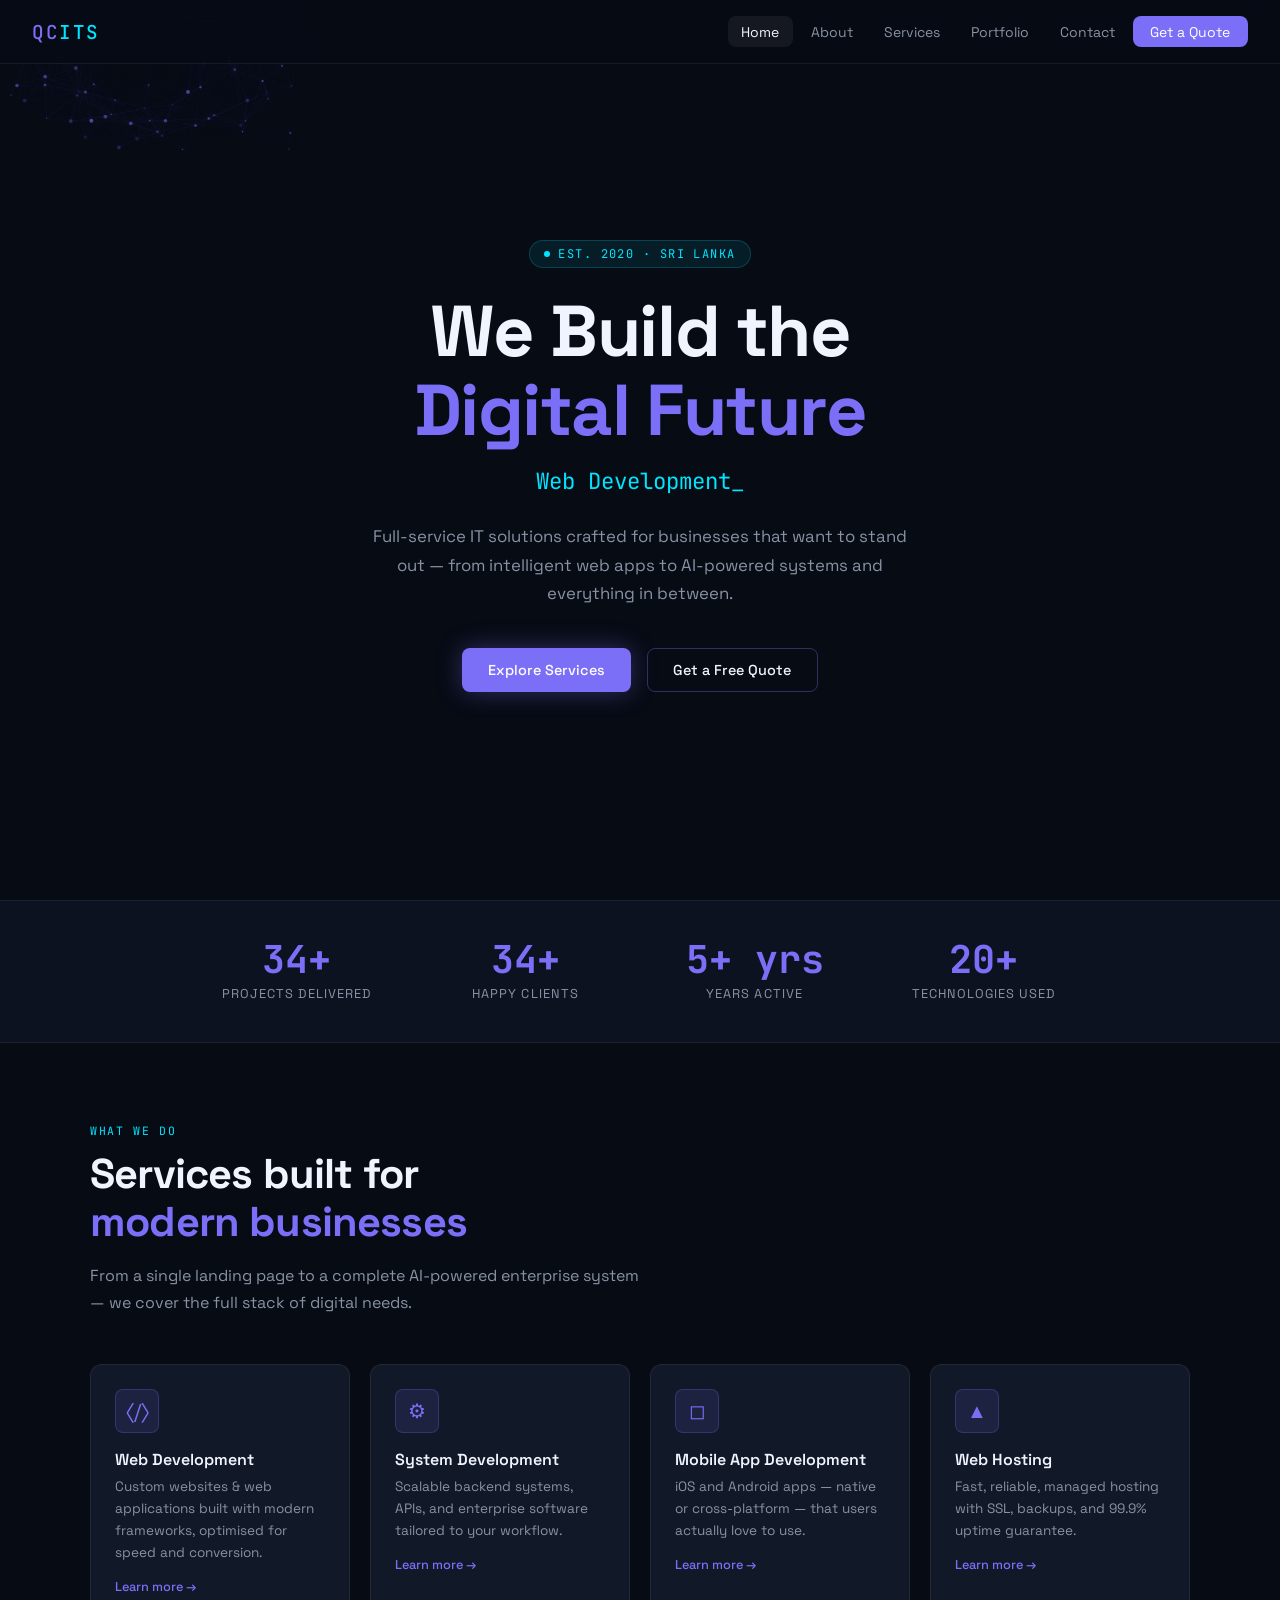
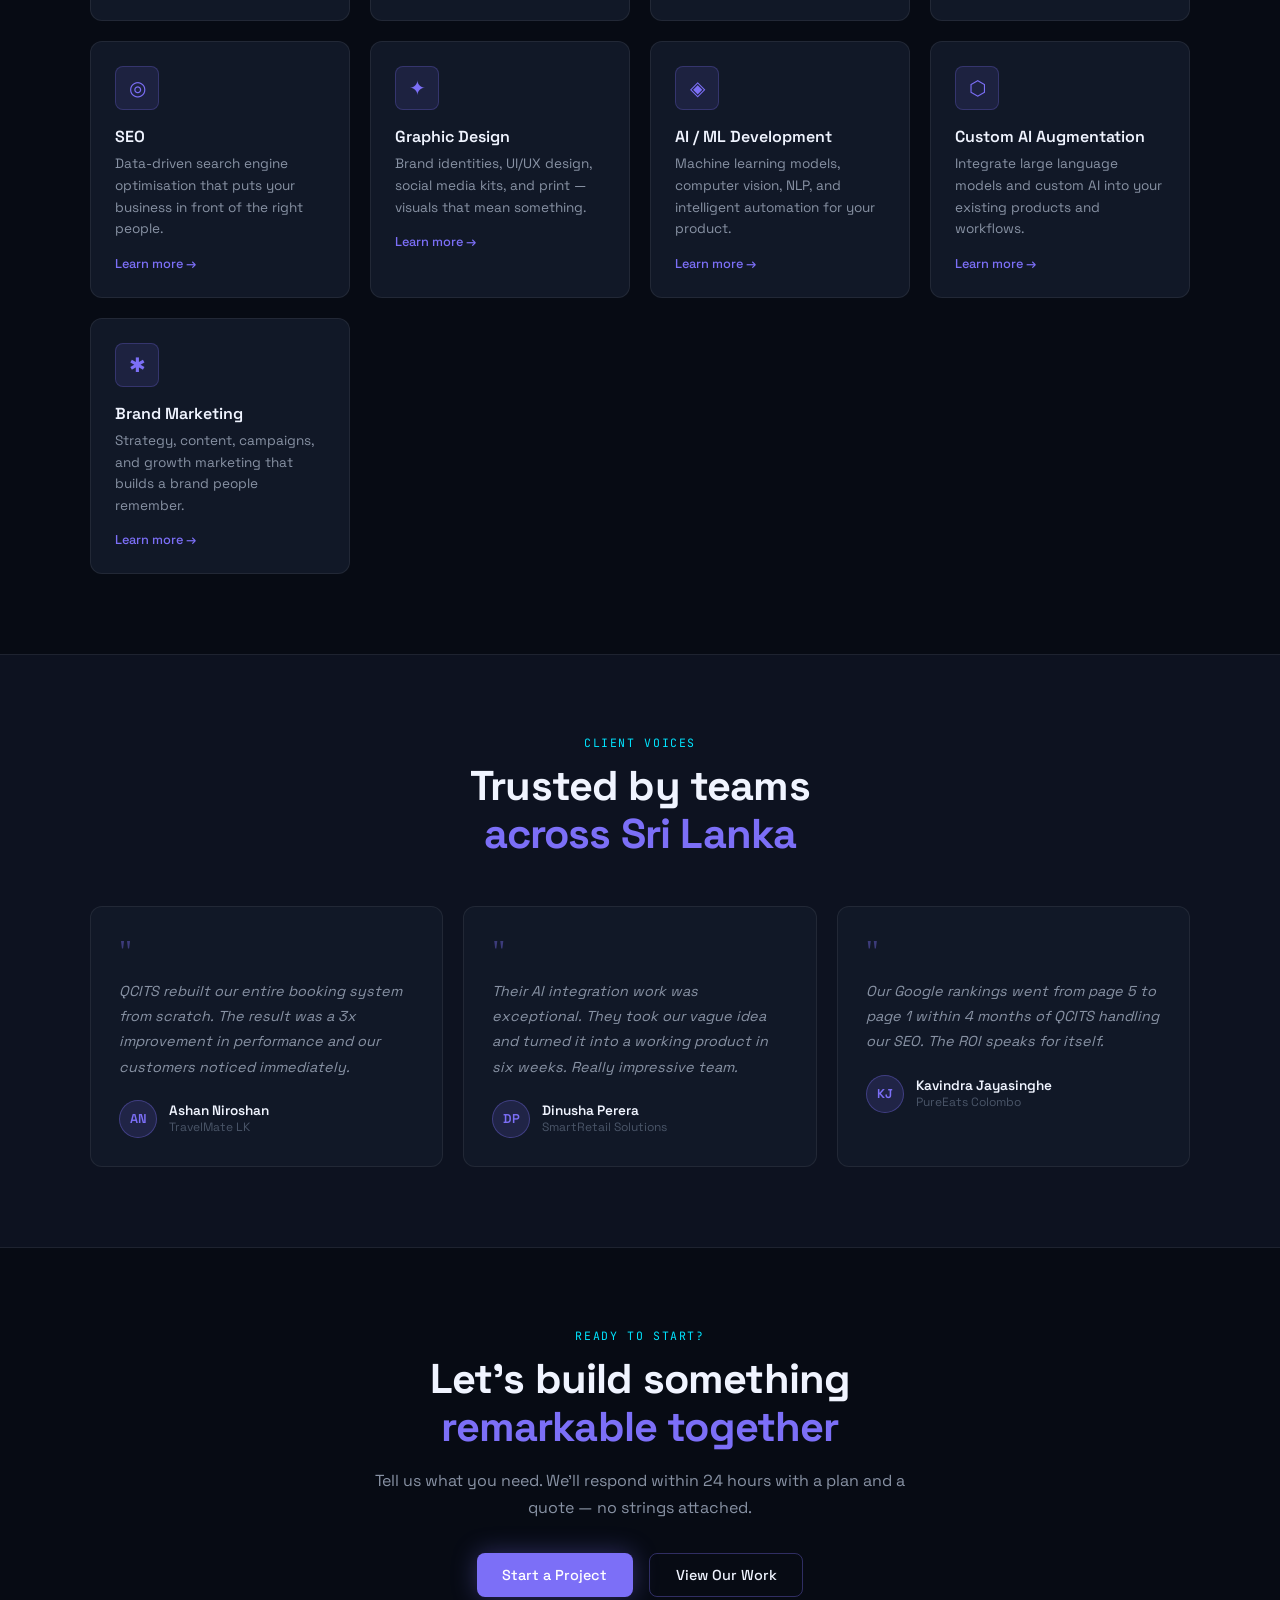
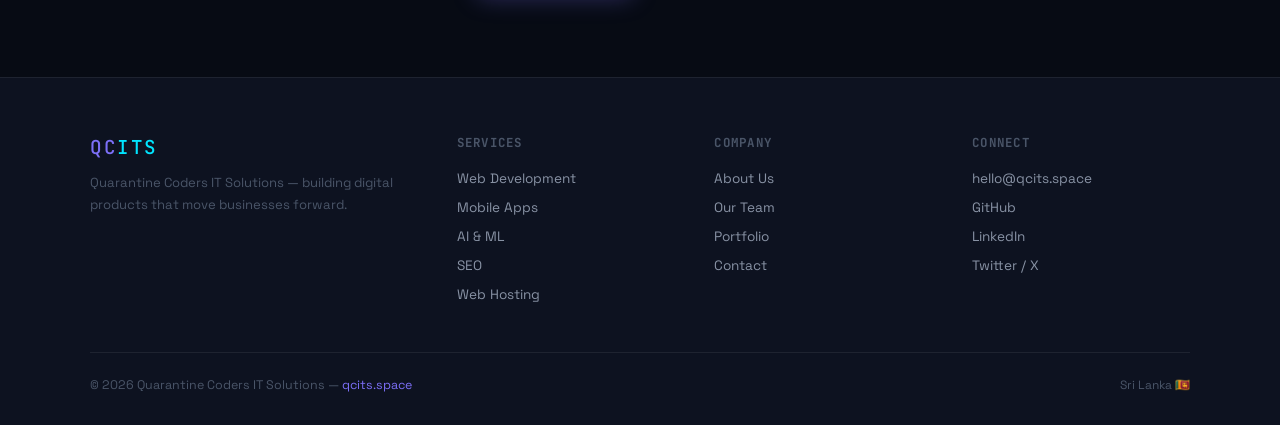
==== commit e2830a3c: "Update index.html" ====
--- a/index.html
+++ b/index.html
@@ -12,7 +12,7 @@
   <link rel="preconnect" href="https://fonts.googleapis.com"/>
   <link rel="preconnect" href="https://fonts.gstatic.com" crossorigin/>
 </head>
-<body>
+<body> 
  
 <nav id="main-nav"></nav>
 <div class="mobile-menu" id="mobile-menu"></div>
